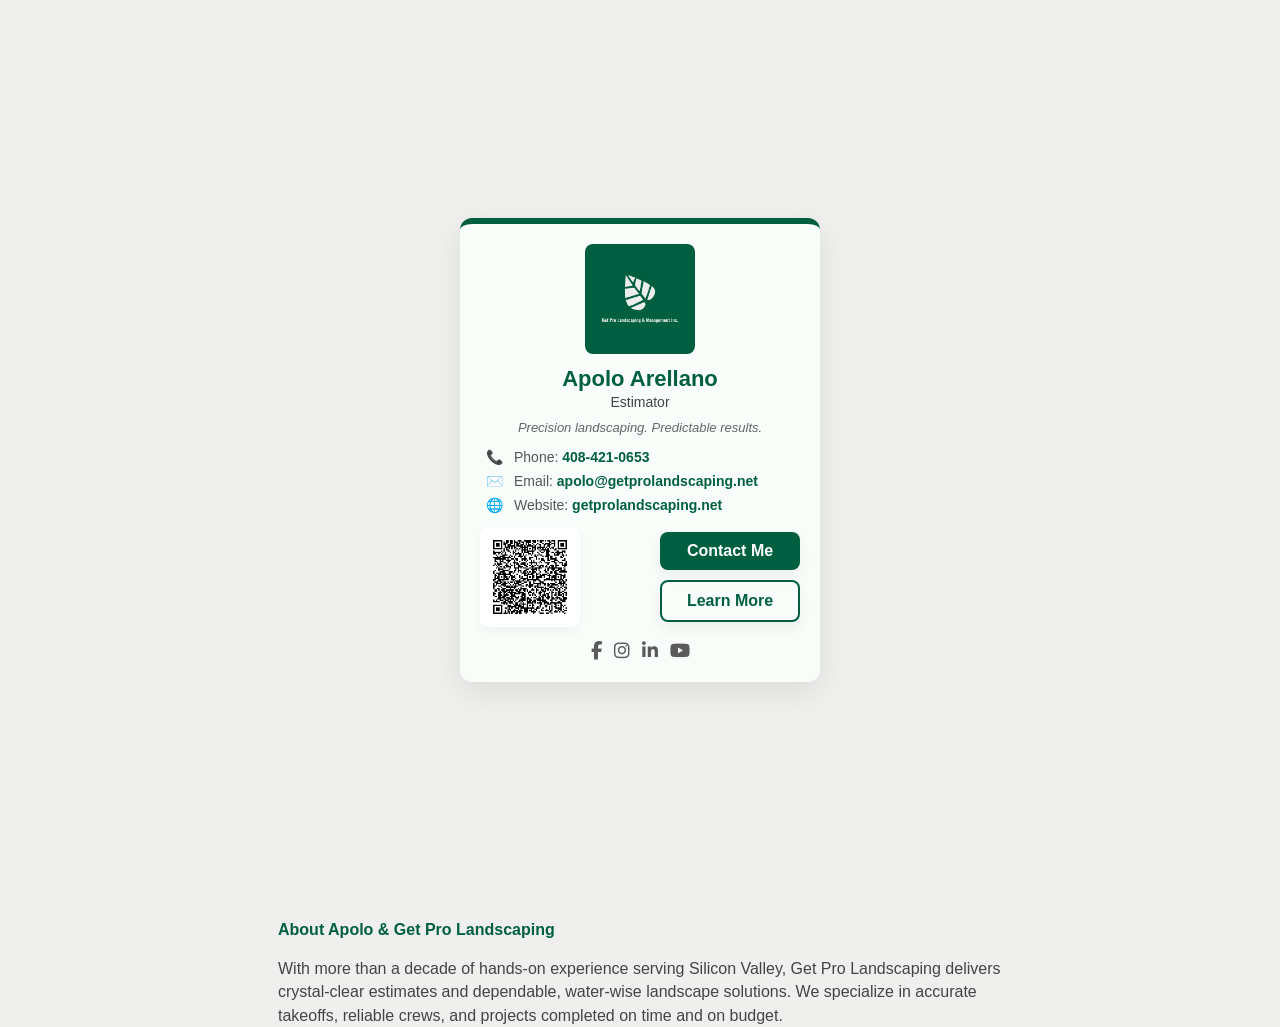
==== index.html @ ba9b7c17 "Update social media links in index.html" ====
<!doctype html>
<html lang="en">
<head>
  <meta charset="utf-8" />
  <meta name="viewport" content="width=device-width,initial-scale=1" />
  <title>Apolo Arellano — Get Pro Landscaping</title>
  <meta name="description" content="Apolo Arellano — Estimator at Get Pro Landscaping. Contact: apolo@getprolandscaping.net | 408-421-0653" />
  <link rel="stylesheet" href="https://cdnjs.cloudflare.com/ajax/libs/font-awesome/6.4.0/css/all.min.css" crossorigin="anonymous" referrerpolicy="no-referrer" />
  <style>
    :root{
      --brand-green:#005f40;
      --brand-white:#f8fdf9;
      --brand-gray:#a8a49c;
      --accent:#F39C12;
      --card-width:360px;
      --radius:12px;
      --shadow: 0 10px 30px rgba(0,0,0,0.08);
    }
    html,body{height:100%;margin:0;background:#efefee;font-family:Inter, "Helvetica Neue", Arial, sans-serif;color:#222;}
    .wrap{min-height:100%;display:flex;align-items:center;justify-content:center;padding:36px 18px;box-sizing:border-box}
    .card{
      width:100%;
      max-width:var(--card-width);
      background:var(--brand-white);
      border-radius:var(--radius);
      box-shadow:var(--shadow);
      padding:20px;
      box-sizing:border-box;
      border-top:6px solid var(--brand-green);
    }
    .logo-box{display:flex;align-items:center;justify-content:center;margin-bottom:12px}
    .logo-img{width:110px;height:auto;border-radius:8px;display:block}
    h1{margin:6px 0 2px;font-size:22px;color:var(--brand-green);text-align:center}
    .role{margin:0;color:#444;text-align:center;font-size:14px}
    .tag{margin:10px 0 14px;text-align:center;color:#666;font-style:italic;font-size:13px}
    .info{display:flex;flex-direction:column;gap:8px;padding:0 6px;color:#444;font-size:15px}
    .row{display:flex;align-items:center;gap:8px;color:#555;font-size:14px}
    .row .icon{width:20px;text-align:left;color:var(--brand-green)}
    .row a{color:var(--brand-green);text-decoration:none;font-weight:600}

    .bottom{display:flex;gap:12px;align-items:center;justify-content:space-between;margin-top:14px;flex-wrap:wrap}
    .qr{background:#fff;padding:8px;border-radius:8px;box-shadow:0 4px 10px rgba(0,0,0,0.04);display:flex;align-items:center;justify-content:center}
    .qr img{width:84px;height:84px;display:block}
    .actions{display:flex;flex-direction:column;gap:10px;margin-left:auto;min-width:140px}
    .btn{display:inline-flex;align-items:center;justify-content:center;padding:10px 12px;border-radius:8px;background:var(--brand-green);color:#fff;text-decoration:none;font-weight:700;box-shadow:0 6px 14px rgba(0,0,0,0.06)}
    .btn.secondary{background:transparent;border:2px solid var(--brand-green);color:var(--brand-green);font-weight:700}
    .social{display:flex;justify-content:center;gap:12px;margin-top:14px}
    .social a{font-size:18px;color:#5a5a5a;text-decoration:none}
    .social a:hover{color:var(--brand-green);transform:scale(1.05)}
    #about{max-width:760px;margin:18px auto 48px;padding:0 18px;color:#444;line-height:1.45}
    #about .headline{font-weight:700;color:var(--brand-green);margin-bottom:6px}
    @media (max-width:420px){
      .card{padding:16px}
      .logo-img{width:92px}
      .qr img{width:74px;height:74px}
      .actions{min-width:unset;flex-direction:row;justify-content:flex-end}
      .actions .btn{padding:8px 10px}
    }
  </style>
</head>
<body>
  <div class="wrap">
    <article class="card" role="article" aria-label="Digital business card for Apolo Arellano">
      <div class="logo-box">
        <!-- using the logo in the same folder -->
        <img src="logo.png" alt="Get Pro Landscaping logo" class="logo-img" onerror="this.style.display='none'"/>
      </div>

      <h1>Apolo Arellano</h1>
      <p class="role">Estimator</p>
      <p class="tag">Precision landscaping. Predictable results.</p>

      <section class="info" aria-label="contact information">
        <div class="row"><span class="icon">📞</span><span>Phone: <a href="tel:4084210653">408-421-0653</a></span></div>
        <div class="row"><span class="icon">✉️</span><span>Email: <a href="mailto:apolo@getprolandscaping.net">apolo@getprolandscaping.net</a></span></div>
        <div class="row"><span class="icon">🌐</span><span>Website: <a href="https://getprolandscaping.net" target="_blank" rel="noopener">getprolandscaping.net</a></span></div>
      </section>

      <div class="bottom">
        <div class="qr" aria-hidden="false">
          <!-- QR loaded from same folder -->
          <img src="qr_code_main.png" alt="Scan to save contact (QR)" onerror="this.style.display='none'"/>
        </div>

        <div class="actions" role="group" aria-label="actions">
          <a class="btn" href="tel:4084210653" id="contactBtn">Contact Me</a>
          <a class="btn secondary" href="#about" id="learnMore">Learn More</a>
        </div>
      </div>

      <div class="social" aria-hidden="false">
        <a href="https://www.facebook.com/GetProLandscapingmanagement" target="_blank" rel="noopener" aria-label="facebook"><i class="fab fa-facebook-f"></i></a>
        <a href="https://www.instagram.com/get_pro_landscaping/" target="_blank" rel="noopener" aria-label="instagram"><i class="fab fa-instagram"></i></a>
        <a href="https://www.linkedin.com/company/get-pro-landscaping-maintenance-inc" target="_blank" rel="noopener" aria-label="linkedin"><i class="fab fa-linkedin-in"></i></a>
        <a href="https://www.youtube.com/@getprolandscaping" target="_blank" rel="noopener" aria-label="youtube"><i class="fab fa-youtube"></i></a>
      </div>
    </article>
  </div>

  <section id="about" aria-label="about me">
    <div style="max-width:760px;margin:18px auto 48px;padding:0 18px;">
      <div class="headline">About Apolo & Get Pro Landscaping</div>
      <p>With more than a decade of hands-on experience serving Silicon Valley, Get Pro Landscaping delivers crystal-clear estimates and dependable, water-wise landscape solutions. We specialize in accurate takeoffs, reliable crews, and projects completed on time and on budget.</p>
    </div>
  </section>

  <script>
    // smooth scroll
    document.getElementById('learnMore').addEventListener('click', function(e){
      e.preventDefault();
      document.getElementById('about').scrollIntoView({behavior:'smooth',block:'start'});
    });

    // small fallback - show alert if images failed to load (helps debugging)
    window.addEventListener('load', function(){
      var logo = document.querySelector('.logo-img');
      var qr = document.querySelector('.qr img');
      if(logo && logo.complete && typeof logo.naturalWidth !== "undefined" && logo.naturalWidth === 0){
        console.warn('Logo not found: expected "logo.png" in same folder as index.html');
      }
      if(qr && qr.complete && typeof qr.naturalWidth !== "undefined" && qr.naturalWidth === 0){
        console.warn('QR not found: expected "qr_code_main.png" in same folder as index.html');
      }
    });
  </script>
</body>
</html>
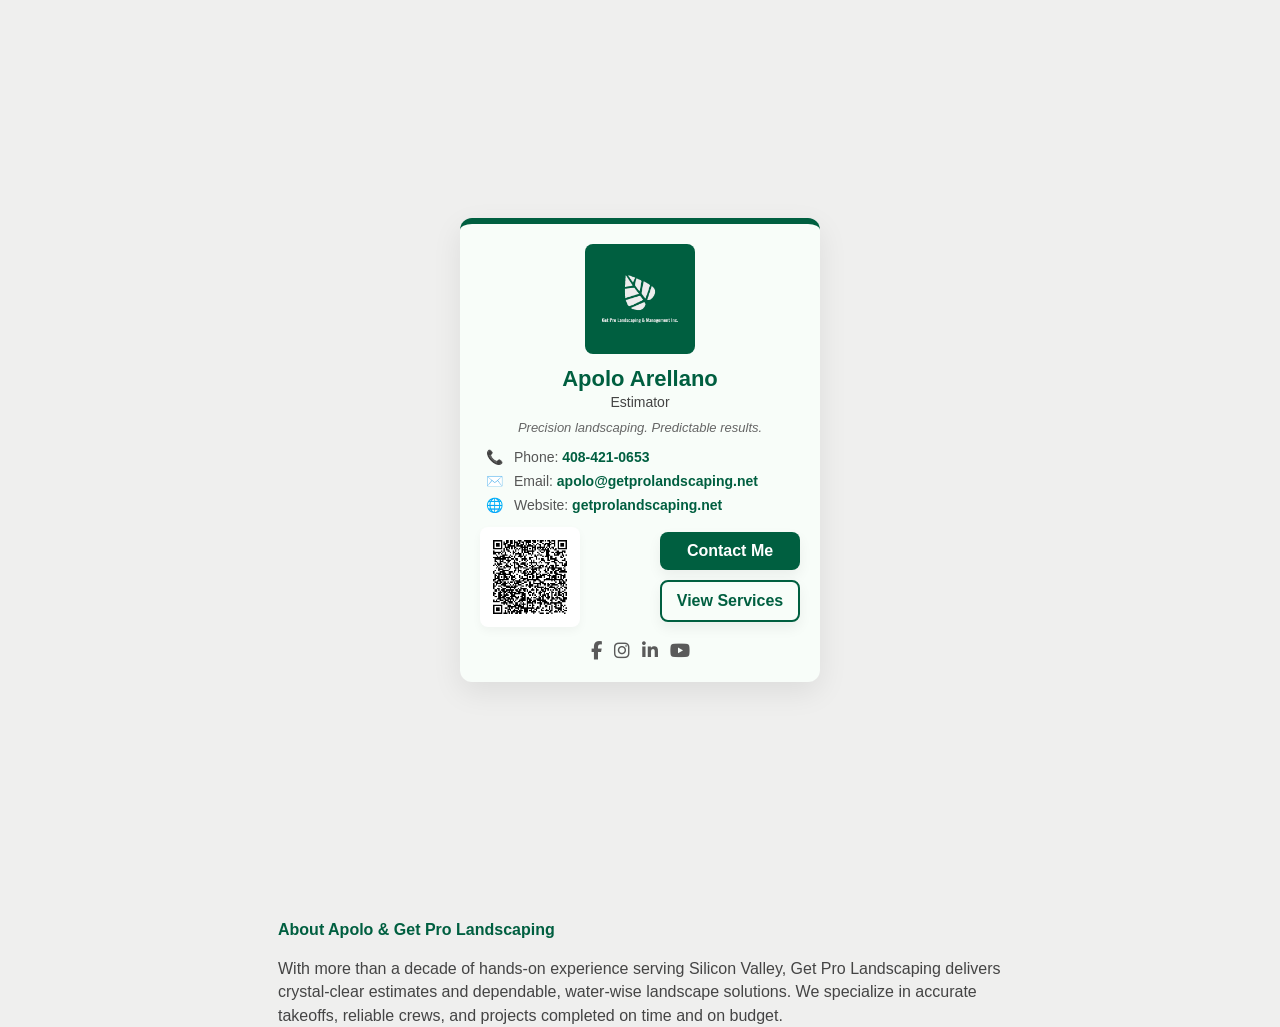
==== commit 9abaad70: "Update contact actions and image debug script Replaced 'Learn More' link with 'View Services' link a" ====
--- a/index.html
+++ b/index.html
@@ -84,7 +84,14 @@
 
         <div class="actions" role="group" aria-label="actions">
           <a class="btn" href="tel:4084210653" id="contactBtn">Contact Me</a>
-          <a class="btn secondary" href="#about" id="learnMore">Learn More</a>
+          <a
+  class="btn secondary"
+  href="https://getprolandscaping.net/#services"
+  target="_blank"
+  rel="noopener"
+>
+  View Services
+</a>
         </div>
       </div>
 
@@ -104,24 +111,18 @@
     </div>
   </section>
 
-  <script>
-    // smooth scroll
-    document.getElementById('learnMore').addEventListener('click', function(e){
-      e.preventDefault();
-      document.getElementById('about').scrollIntoView({behavior:'smooth',block:'start'});
-    });
-
-    // small fallback - show alert if images failed to load (helps debugging)
-    window.addEventListener('load', function(){
-      var logo = document.querySelector('.logo-img');
-      var qr = document.querySelector('.qr img');
-      if(logo && logo.complete && typeof logo.naturalWidth !== "undefined" && logo.naturalWidth === 0){
-        console.warn('Logo not found: expected "logo.png" in same folder as index.html');
-      }
-      if(qr && qr.complete && typeof qr.naturalWidth !== "undefined" && qr.naturalWidth === 0){
-        console.warn('QR not found: expected "qr_code_main.png" in same folder as index.html');
-      }
-    });
-  </script>
+<script>
+  // image debug fallback
+  window.addEventListener('load', function(){
+    var logo = document.querySelector('.logo-img');
+    var qr = document.querySelector('.qr img');
+    if(logo && logo.naturalWidth === 0){
+      console.warn('Logo not found: logo.png');
+    }
+    if(qr && qr.naturalWidth === 0){
+      console.warn('QR not found: qr_code_main.png');
+    }
+  });
+</script>
 </body>
 </html>
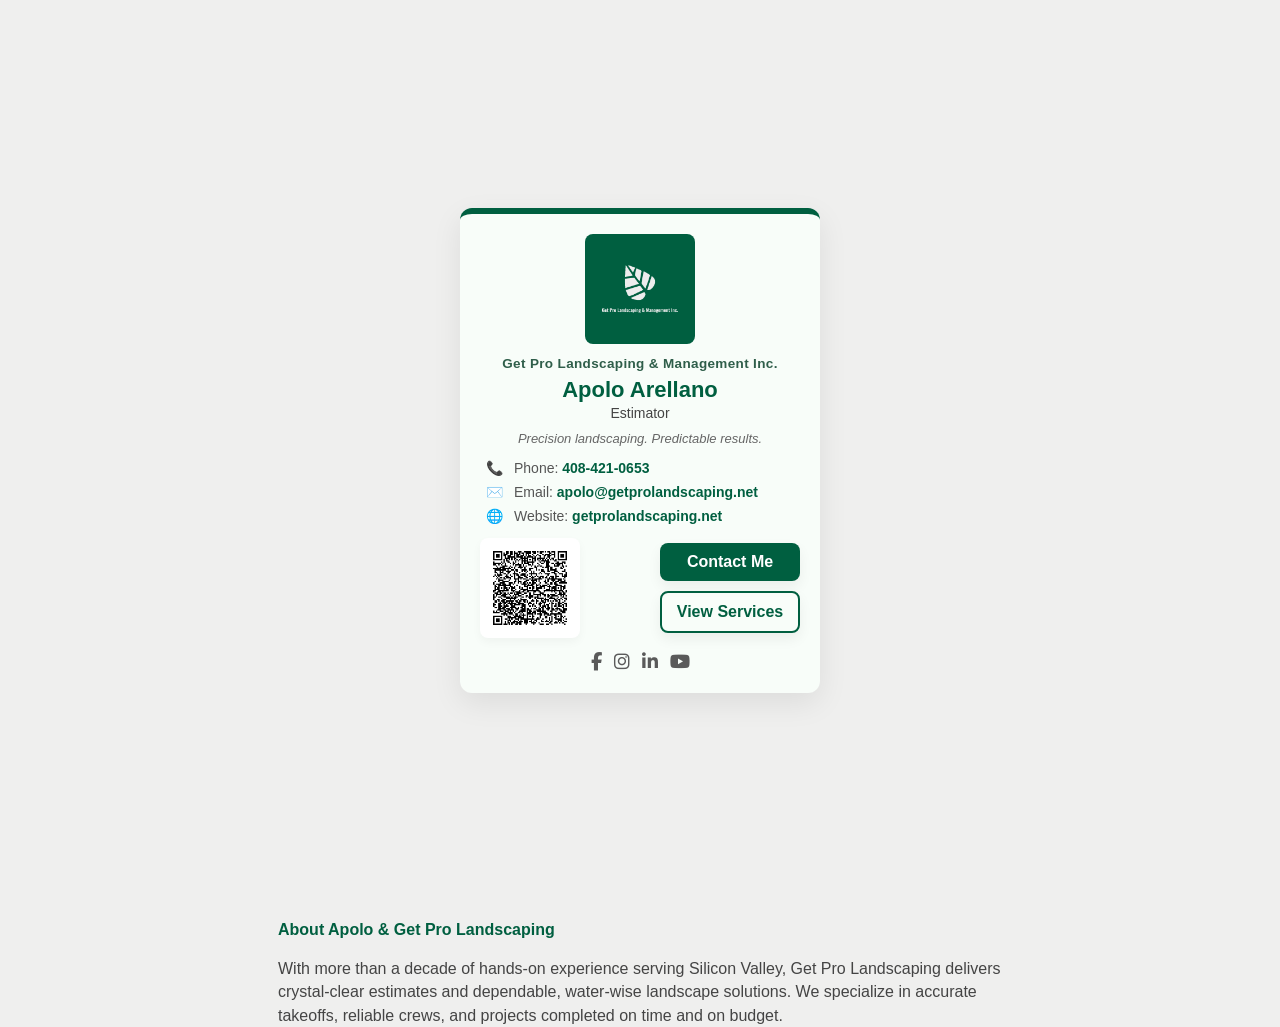
==== commit 1ef789ae: "Update index.html with company name and logo changes Added company name section and adjusted logo di" ====
--- a/index.html
+++ b/index.html
@@ -7,6 +7,14 @@
   <meta name="description" content="Apolo Arellano — Estimator at Get Pro Landscaping. Contact: apolo@getprolandscaping.net | 408-421-0653" />
   <link rel="stylesheet" href="https://cdnjs.cloudflare.com/ajax/libs/font-awesome/6.4.0/css/all.min.css" crossorigin="anonymous" referrerpolicy="no-referrer" />
   <style>
+  .company-name{
+  text-align:center;
+  margin-top:6px;
+  font-size:13.5px;
+  font-weight:600;
+  letter-spacing:0.35px;
+  color:#2f5e4a;
+}
     :root{
       --brand-green:#005f40;
       --brand-white:#f8fdf9;
@@ -62,9 +70,12 @@
   <div class="wrap">
     <article class="card" role="article" aria-label="Digital business card for Apolo Arellano">
       <div class="logo-box">
-        <!-- using the logo in the same folder -->
-        <img src="logo.png" alt="Get Pro Landscaping logo" class="logo-img" onerror="this.style.display='none'"/>
-      </div>
+  <img src="logo.png" alt="Get Pro Landscaping logo" class="logo-img" onerror="this.style.display='none'"/>
+</div>
+
+<div class="company-name">
+  Get Pro Landscaping &amp; Management Inc.
+</div>
 
       <h1>Apolo Arellano</h1>
       <p class="role">Estimator</p>
@@ -86,7 +97,7 @@
           <a class="btn" href="tel:4084210653" id="contactBtn">Contact Me</a>
           <a
   class="btn secondary"
-  href="https://getprolandscaping.net/#services"
+  href="https://getprolandscaping.net/services.html"
   target="_blank"
   rel="noopener"
 >
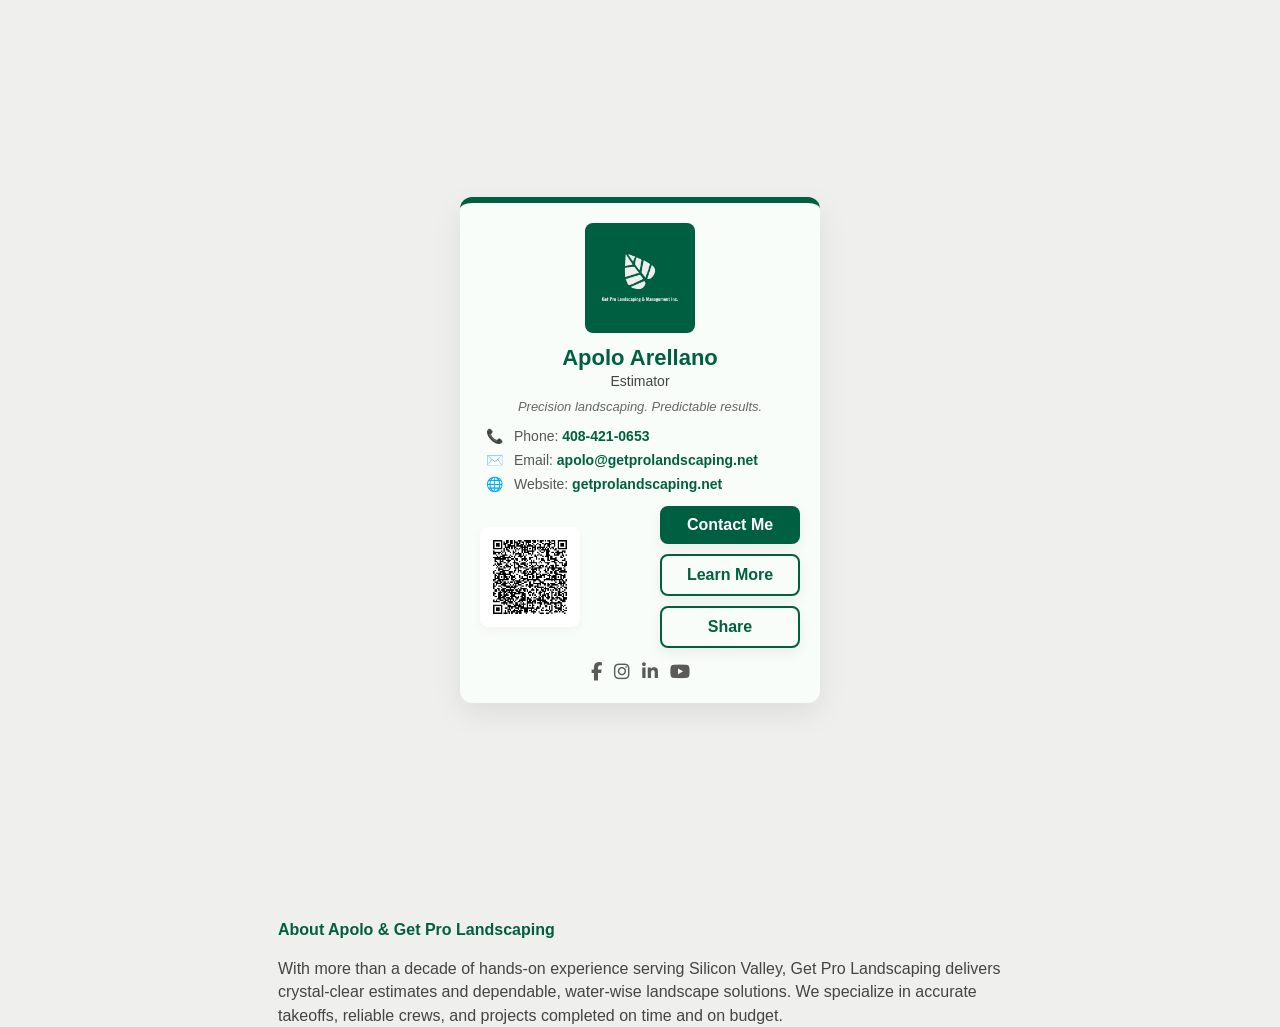
==== commit 62c322e5: "Refactor index.html for layout and functionality Removed company name display and updated social med" ====
--- a/index.html
+++ b/index.html
@@ -7,14 +7,6 @@
   <meta name="description" content="Apolo Arellano — Estimator at Get Pro Landscaping. Contact: apolo@getprolandscaping.net | 408-421-0653" />
   <link rel="stylesheet" href="https://cdnjs.cloudflare.com/ajax/libs/font-awesome/6.4.0/css/all.min.css" crossorigin="anonymous" referrerpolicy="no-referrer" />
   <style>
-  .company-name{
-  text-align:center;
-  margin-top:6px;
-  font-size:13.5px;
-  font-weight:600;
-  letter-spacing:0.35px;
-  color:#2f5e4a;
-}
     :root{
       --brand-green:#005f40;
       --brand-white:#f8fdf9;
@@ -70,12 +62,9 @@
   <div class="wrap">
     <article class="card" role="article" aria-label="Digital business card for Apolo Arellano">
       <div class="logo-box">
-  <img src="logo.png" alt="Get Pro Landscaping logo" class="logo-img" onerror="this.style.display='none'"/>
-</div>
-
-<div class="company-name">
-  Get Pro Landscaping &amp; Management Inc.
-</div>
+        <!-- using the logo in the same folder -->
+        <img src="logo.png" alt="Get Pro Landscaping logo" class="logo-img" onerror="this.style.display='none'"/>
+      </div>
 
       <h1>Apolo Arellano</h1>
       <p class="role">Estimator</p>
@@ -95,21 +84,15 @@
 
         <div class="actions" role="group" aria-label="actions">
           <a class="btn" href="tel:4084210653" id="contactBtn">Contact Me</a>
-          <a
-  class="btn secondary"
-  href="https://getprolandscaping.net/services.html"
-  target="_blank"
-  rel="noopener"
->
-  View Services
-</a>
+          <a class="btn secondary" href="#about" id="learnMore">Learn More</a>
+          <a class="btn secondary" id="shareBtn">Share</a>
         </div>
       </div>
 
       <div class="social" aria-hidden="false">
-        <a href="https://www.facebook.com/GetProLandscapingmanagement" target="_blank" rel="noopener" aria-label="facebook"><i class="fab fa-facebook-f"></i></a>
-        <a href="https://www.instagram.com/get_pro_landscaping/" target="_blank" rel="noopener" aria-label="instagram"><i class="fab fa-instagram"></i></a>
-        <a href="https://www.linkedin.com/company/get-pro-landscaping-maintenance-inc" target="_blank" rel="noopener" aria-label="linkedin"><i class="fab fa-linkedin-in"></i></a>
+        <a href="https://www.facebook.com/apoloarellano" target="_blank" rel="noopener" aria-label="facebook"><i class="fab fa-facebook-f"></i></a>
+        <a href="https://www.instagram.com/apoloarellano" target="_blank" rel="noopener" aria-label="instagram"><i class="fab fa-instagram"></i></a>
+        <a href="https://www.linkedin.com/in/apoloarellano" target="_blank" rel="noopener" aria-label="linkedin"><i class="fab fa-linkedin-in"></i></a>
         <a href="https://www.youtube.com/@getprolandscaping" target="_blank" rel="noopener" aria-label="youtube"><i class="fab fa-youtube"></i></a>
       </div>
     </article>
@@ -122,18 +105,42 @@
     </div>
   </section>
 
-<script>
-  // image debug fallback
-  window.addEventListener('load', function(){
-    var logo = document.querySelector('.logo-img');
-    var qr = document.querySelector('.qr img');
-    if(logo && logo.naturalWidth === 0){
-      console.warn('Logo not found: logo.png');
-    }
-    if(qr && qr.naturalWidth === 0){
-      console.warn('QR not found: qr_code_main.png');
-    }
-  });
-</script>
+  <script>
+    // smooth scroll
+    document.getElementById('learnMore').addEventListener('click', function(e){
+      e.preventDefault();
+      document.getElementById('about').scrollIntoView({behavior:'smooth',block:'start'});
+    });
+
+    // share functionality
+    document.getElementById('shareBtn').addEventListener('click', function(){
+      if (navigator.share) {
+        navigator.share({
+          title: 'Apolo Arellano — Get Pro Landscaping',
+          text: 'Check out my business card',
+          url: window.location.href
+        }).catch(console.error);
+      } else {
+        // Fallback: copy URL to clipboard
+        navigator.clipboard.writeText(window.location.href).then(function() {
+          alert('Link copied to clipboard!');
+        }).catch(function() {
+          alert('Share not supported on this device.');
+        });
+      }
+    });
+
+    // small fallback - show alert if images failed to load (helps debugging)
+    window.addEventListener('load', function(){
+      var logo = document.querySelector('.logo-img');
+      var qr = document.querySelector('.qr img');
+      if(logo && logo.complete && typeof logo.naturalWidth !== "undefined" && logo.naturalWidth === 0){
+        console.warn('Logo not found: expected "logo.png" in same folder as index.html');
+      }
+      if(qr && qr.complete && typeof qr.naturalWidth !== "undefined" && qr.naturalWidth === 0){
+        console.warn('QR not found: expected "qr_code_main.png" in same folder as index.html');
+      }
+    });
+  </script>
 </body>
 </html>
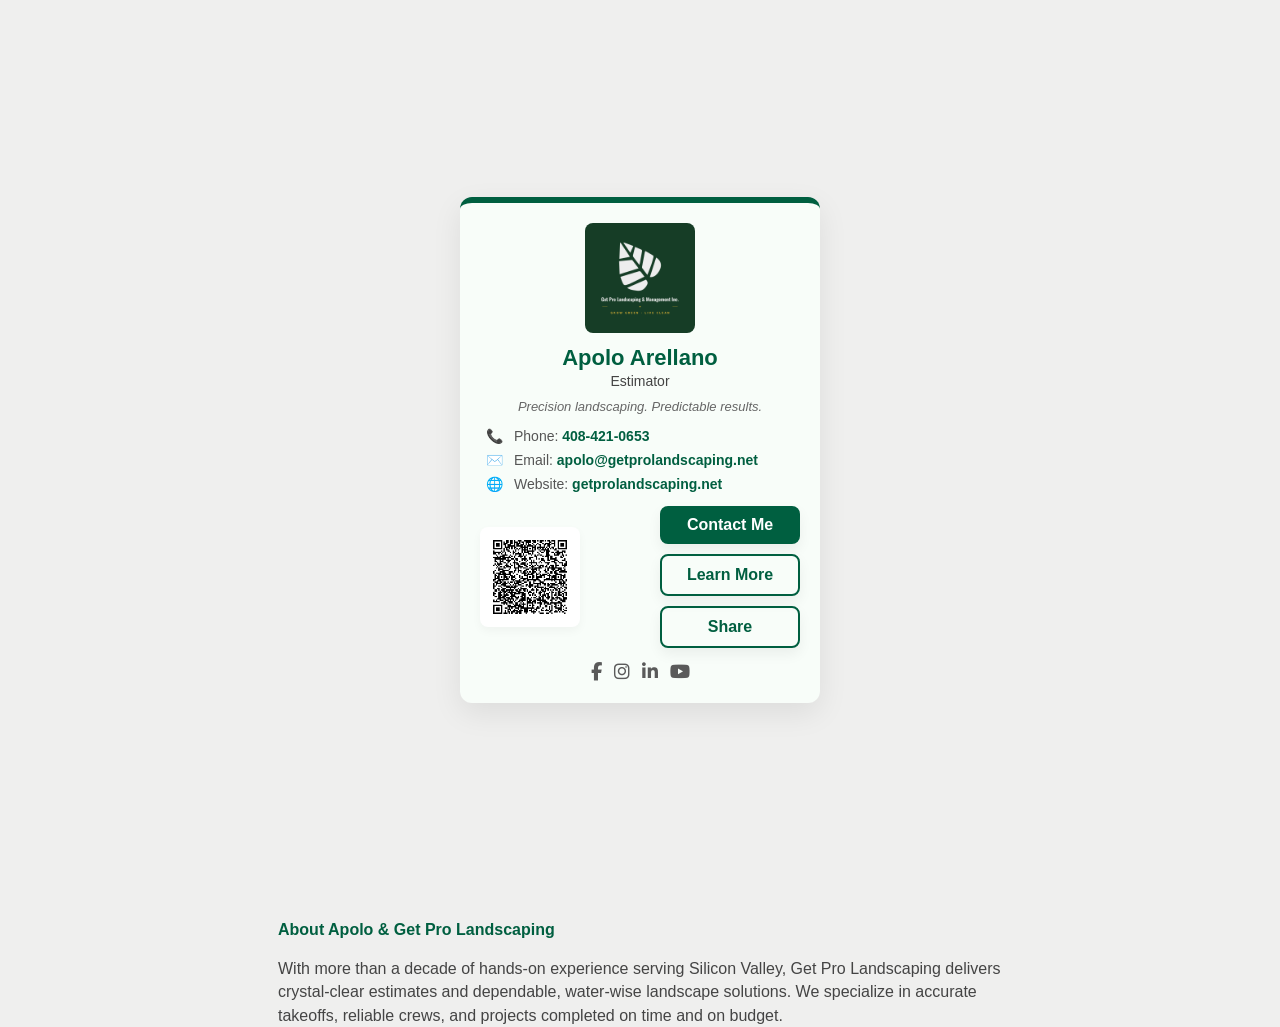
==== commit a0f28c50: "Replace logo image source in index.html" ====
--- a/index.html
+++ b/index.html
@@ -3,6 +3,10 @@
 <head>
   <meta charset="utf-8" />
   <meta name="viewport" content="width=device-width,initial-scale=1" />
+  <meta name="apple-mobile-web-app-capable" content="yes" />
+  <meta name="apple-mobile-web-app-status-bar-style" content="default" />
+  <meta name="apple-mobile-web-app-title" content="Business Card" />
+  <link rel="manifest" href="manifest.json" />
   <title>Apolo Arellano — Get Pro Landscaping</title>
   <meta name="description" content="Apolo Arellano — Estimator at Get Pro Landscaping. Contact: apolo@getprolandscaping.net | 408-421-0653" />
   <link rel="stylesheet" href="https://cdnjs.cloudflare.com/ajax/libs/font-awesome/6.4.0/css/all.min.css" crossorigin="anonymous" referrerpolicy="no-referrer" />
@@ -63,7 +67,7 @@
     <article class="card" role="article" aria-label="Digital business card for Apolo Arellano">
       <div class="logo-box">
         <!-- using the logo in the same folder -->
-        <img src="logo.png" alt="Get Pro Landscaping logo" class="logo-img" onerror="this.style.display='none'"/>
+        <img src="post_darkgreen_bg_1080.png" alt="Get Pro Landscaping logo" class="logo-img" onerror="this.style.display='none'"/>
       </div>
 
       <h1>Apolo Arellano</h1>
